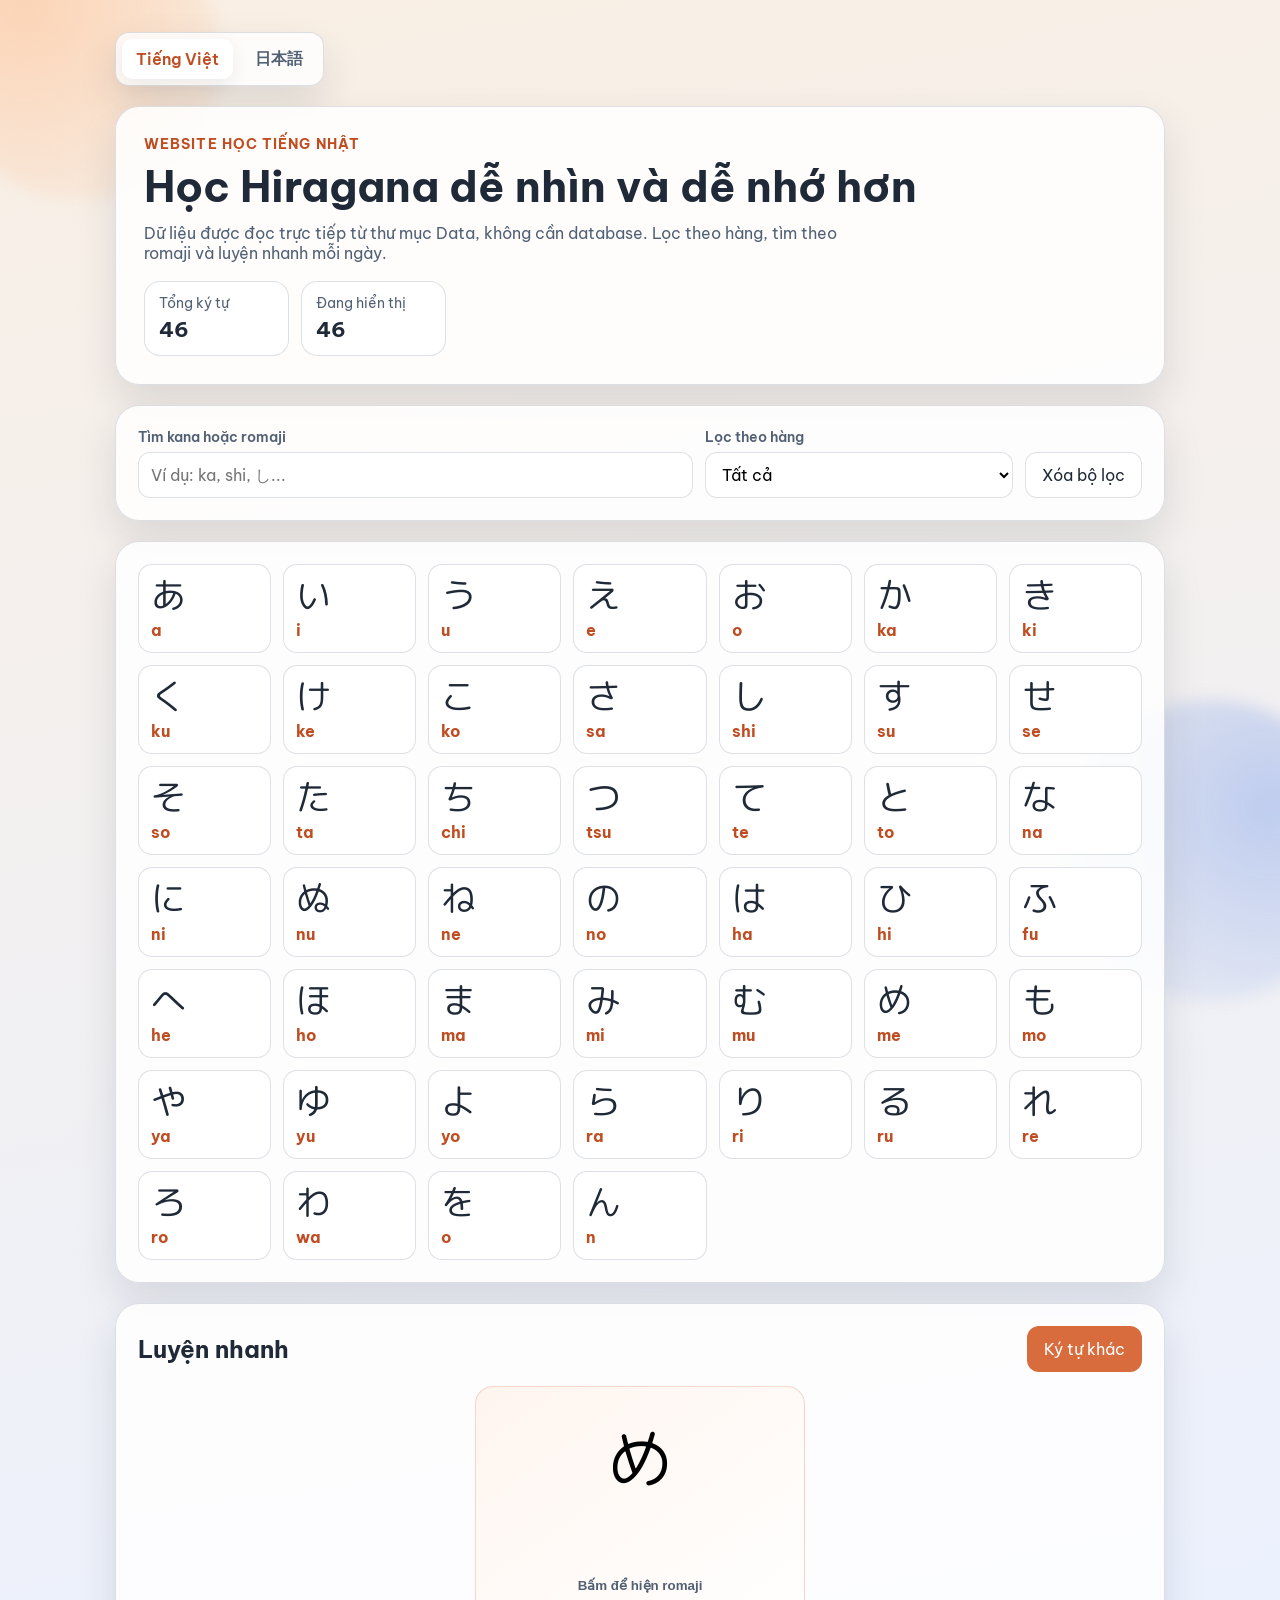
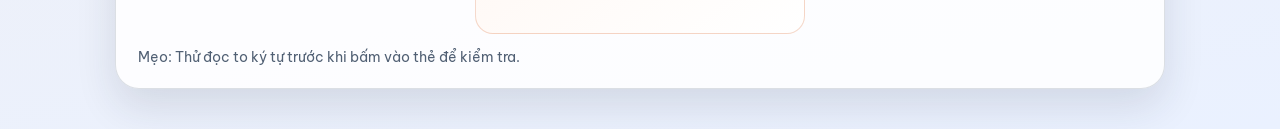
==== index.html @ 827aa5b1 "First init" ====
<!DOCTYPE html>
<html lang="vi">
<head>
    <meta charset="UTF-8">
    <meta name="viewport" content="width=device-width, initial-scale=1.0">
    <title>Hiragana Study Hub</title>
    <link rel="preconnect" href="https://fonts.googleapis.com">
    <link rel="preconnect" href="https://fonts.gstatic.com" crossorigin>
    <link href="https://fonts.googleapis.com/css2?family=Be+Vietnam+Pro:wght@400;500;600;700&family=M+PLUS+Rounded+1c:wght@500;700&display=swap" rel="stylesheet">
    <link rel="stylesheet" href="style.css">
</head>
<body>
    <div class="bg-orb orb-left"></div>
    <div class="bg-orb orb-right"></div>

    <main class="container">
        <section class="lang-switch" aria-label="Chọn ngôn ngữ">
            <button id="langViBtn" class="lang-btn is-active" type="button" data-lang="vi" aria-pressed="true">Tiếng Việt</button>
            <button id="langJaBtn" class="lang-btn" type="button" data-lang="ja" aria-pressed="false">日本語</button>
        </section>

        <header class="hero">
            <p class="kicker" data-i18n="kicker">Website học tiếng Nhật</p>
            <h1 id="heroTitle" data-i18n="heroTitle">Học Hiragana dễ nhìn và dễ nhớ hơn</h1>
            <p class="subtitle" data-i18n="heroSubtitle">
                Dữ liệu được đọc trực tiếp từ thư mục Data, không cần database.
                Lọc theo hàng, tìm theo romaji và luyện nhanh mỗi ngày.
            </p>
            <div class="stats" aria-live="polite">
                <div class="stat-card">
                    <span class="stat-label" data-i18n="totalChars">Tổng ký tự</span>
                    <strong id="totalCount">0</strong>
                </div>
                <div class="stat-card">
                    <span class="stat-label" data-i18n="showingChars">Đang hiển thị</span>
                    <strong id="visibleCount">0</strong>
                </div>
            </div>
        </header>

        <section id="controlsPanel" class="panel controls-panel" aria-label="Bộ lọc và tìm kiếm">
            <div class="input-group">
                <label for="searchInput" data-i18n="searchLabel">Tìm kana hoặc romaji</label>
                <input id="searchInput" type="text" placeholder="Ví dụ: ka, shi, し..." autocomplete="off">
            </div>
            <div class="input-group">
                <label for="rowFilter" data-i18n="rowFilterLabel">Lọc theo hàng</label>
                <select id="rowFilter">
                    <option id="rowFilterAllOption" value="all">Tất cả</option>
                </select>
            </div>
            <button id="resetBtn" class="btn btn-ghost" type="button" data-i18n="resetBtn">Xóa bộ lọc</button>
        </section>

        <section id="tablePanel" class="panel" aria-label="Bảng hiragana">
            <div id="kanaGrid" class="kana-grid"></div>
            <p id="emptyState" class="empty-state" hidden>Không tìm thấy ký tự phù hợp.</p>
        </section>

        <section id="practicePanel" class="panel practice-panel" aria-label="Luyện tập flashcard">
            <div class="practice-header">
                <h2 data-i18n="practiceTitle">Luyện nhanh</h2>
                <button id="nextCardBtn" class="btn" type="button" data-i18n="nextCardBtn">Ký tự khác</button>
            </div>
            <div class="flashcard-wrap">
                <button id="flashcard" class="flashcard" type="button" aria-live="polite" aria-label="Flashcard hiragana">
                    <span id="flashKana" class="flash-kana">...</span>
                    <span id="flashRomaji" class="flash-romaji">Bấm để hiện romaji</span>
                </button>
            </div>
            <p class="practice-tip" data-i18n="practiceTip">Mẹo: Thử đọc to ký tự trước khi bấm vào thẻ để kiểm tra.</p>
        </section>
    </main>

    <script src="script.js"></script>
</body>
</html>
---- style.css ----
:root {
	--bg-top: #f9efe4;
	--bg-bottom: #eaf1ff;
	--ink: #1f2937;
	--muted: #516074;
	--card: rgba(255, 255, 255, 0.86);
	--stroke: rgba(45, 64, 89, 0.16);
	--accent: #d96c3d;
	--accent-strong: #bf4d21;
	--accent-soft: #ffe2d5;
	--shadow: 0 18px 40px rgba(31, 41, 55, 0.12);
}

* {
	box-sizing: border-box;
}

body {
	margin: 0;
	min-height: 100vh;
	font-family: "Be Vietnam Pro", sans-serif;
	color: var(--ink);
	background: linear-gradient(170deg, var(--bg-top), var(--bg-bottom));
	position: relative;
	overflow-x: hidden;
}

.bg-orb {
	position: fixed;
	z-index: 0;
	border-radius: 50%;
	filter: blur(8px);
	pointer-events: none;
}

.orb-left {
	width: 280px;
	height: 280px;
	background: radial-gradient(circle at 30% 30%, rgba(254, 193, 149, 0.58), rgba(254, 193, 149, 0));
	top: -80px;
	left: -60px;
}

.orb-right {
	width: 300px;
	height: 300px;
	background: radial-gradient(circle at 70% 35%, rgba(121, 156, 234, 0.42), rgba(121, 156, 234, 0));
	bottom: -100px;
	right: -80px;
}

.container {
	position: relative;
	z-index: 1;
	width: min(1050px, 92vw);
	margin: 32px auto 40px;
	display: grid;
	gap: 20px;
}

.lang-switch {
	display: inline-flex;
	gap: 8px;
	padding: 6px;
	width: fit-content;
	background: rgba(255, 255, 255, 0.82);
	border: 1px solid var(--stroke);
	border-radius: 14px;
	box-shadow: var(--shadow);
}

.lang-btn {
	border: 0;
	border-radius: 10px;
	padding: 9px 14px;
	font: inherit;
	font-weight: 600;
	background: transparent;
	color: var(--muted);
	cursor: pointer;
	transition: background 0.2s ease, color 0.2s ease, transform 0.2s ease;
}

.lang-btn:hover {
	transform: translateY(-1px);
	background: rgba(255, 226, 213, 0.55);
}

.lang-btn.is-active {
	background: #ffffff;
	color: var(--accent-strong);
	box-shadow: 0 6px 18px rgba(31, 41, 55, 0.08);
}

.lang-btn:focus-visible {
	outline: 3px solid rgba(217, 108, 61, 0.22);
	outline-offset: 2px;
}

.hero {
	background: var(--card);
	border: 1px solid var(--stroke);
	border-radius: 24px;
	padding: 28px;
	box-shadow: var(--shadow);
}

.kicker {
	margin: 0;
	font-size: 0.85rem;
	text-transform: uppercase;
	letter-spacing: 0.08em;
	color: var(--accent-strong);
	font-weight: 700;
}

h1 {
	margin: 8px 0 10px;
	line-height: 1.2;
	font-size: clamp(1.8rem, 2.2vw + 1.1rem, 2.7rem);
}

.subtitle {
	margin: 0;
	max-width: 720px;
	color: var(--muted);
}

.stats {
	margin-top: 18px;
	display: flex;
	flex-wrap: wrap;
	gap: 12px;
}

.stat-card {
	background: #fff;
	border: 1px solid var(--stroke);
	border-radius: 16px;
	min-width: 145px;
	padding: 12px 14px;
}

.stat-label {
	display: block;
	color: var(--muted);
	font-size: 0.85rem;
	margin-bottom: 4px;
}

.stat-card strong {
	font-size: 1.3rem;
}

.panel {
	background: var(--card);
	border: 1px solid var(--stroke);
	border-radius: 24px;
	padding: 22px;
	box-shadow: var(--shadow);
}

.controls-panel {
	display: grid;
	grid-template-columns: 1.8fr 1fr auto;
	gap: 12px;
	align-items: end;
}

.input-group {
	display: grid;
	gap: 6px;
}

.input-group label {
	font-size: 0.88rem;
	font-weight: 600;
	color: var(--muted);
}

input,
select,
.btn {
	min-height: 46px;
	border-radius: 12px;
	border: 1px solid var(--stroke);
	font: inherit;
}

input,
select {
	padding: 0 12px;
	background: #ffffff;
}

input:focus,
select:focus,
.btn:focus-visible,
.flashcard:focus-visible {
	outline: 3px solid rgba(217, 108, 61, 0.22);
	outline-offset: 2px;
}

.btn {
	padding: 0 16px;
	background: var(--accent);
	color: #fff;
	border-color: transparent;
	cursor: pointer;
	transition: transform 0.2s ease, background 0.2s ease;
}

.btn:hover {
	background: var(--accent-strong);
	transform: translateY(-1px);
}

.btn-ghost {
	background: #fff;
	color: var(--ink);
	border-color: var(--stroke);
}

.btn-ghost:hover {
	background: #fdf7f3;
}

.kana-grid {
	display: grid;
	grid-template-columns: repeat(auto-fill, minmax(132px, 1fr));
	gap: 12px;
}

.kana-card {
	background: #ffffff;
	border: 1px solid var(--stroke);
	border-radius: 14px;
	padding: 12px;
	display: grid;
	gap: 8px;
	align-content: start;
	animation: fadeSlide 0.35s ease both;
}

.kana {
	font-family: "M PLUS Rounded 1c", sans-serif;
	font-size: 2.2rem;
	line-height: 1;
}

.romaji {
	font-weight: 700;
	color: var(--accent-strong);
}

.meta {
	color: var(--muted);
	font-size: 0.86rem;
}

.empty-state {
	margin: 10px 0 2px;
	color: var(--muted);
}

.practice-panel {
	display: grid;
	gap: 14px;
}

.practice-header {
	display: flex;
	justify-content: space-between;
	gap: 12px;
	align-items: center;
}

.practice-header h2 {
	margin: 0;
}

.flashcard-wrap {
	display: grid;
	place-items: center;
}

.flashcard {
	width: min(330px, 100%);
	aspect-ratio: 4 / 3;
	border-radius: 18px;
	border: 1px solid rgba(217, 108, 61, 0.26);
	background: linear-gradient(145deg, #fff5ef, #ffffff);
	display: grid;
	place-items: center;
	gap: 8px;
	cursor: pointer;
	transition: transform 0.22s ease, box-shadow 0.22s ease;
}

.flashcard:hover {
	transform: translateY(-2px) rotate(-0.4deg);
	box-shadow: 0 12px 24px rgba(191, 77, 33, 0.16);
}

.flash-kana {
	font-family: "M PLUS Rounded 1c", sans-serif;
	font-size: clamp(2.8rem, 5vw, 4.2rem);
	line-height: 1;
}

.flash-romaji {
	color: var(--muted);
	font-weight: 600;
}

.practice-tip {
	margin: 0;
	color: var(--muted);
	font-size: 0.9rem;
}

@keyframes fadeSlide {
	from {
		opacity: 0;
		transform: translateY(6px);
	}

	to {
		opacity: 1;
		transform: translateY(0);
	}
}

@media (max-width: 800px) {
	.lang-switch {
		width: 100%;
		justify-content: center;
	}

	.controls-panel {
		grid-template-columns: 1fr;
	}

	.container {
		width: min(1050px, 94vw);
		margin-top: 16px;
		margin-bottom: 20px;
		gap: 14px;
	}

	.hero,
	.panel {
		border-radius: 18px;
		padding: 16px;
	}

	.kana-grid {
		grid-template-columns: repeat(auto-fill, minmax(115px, 1fr));
		gap: 10px;
	}
}
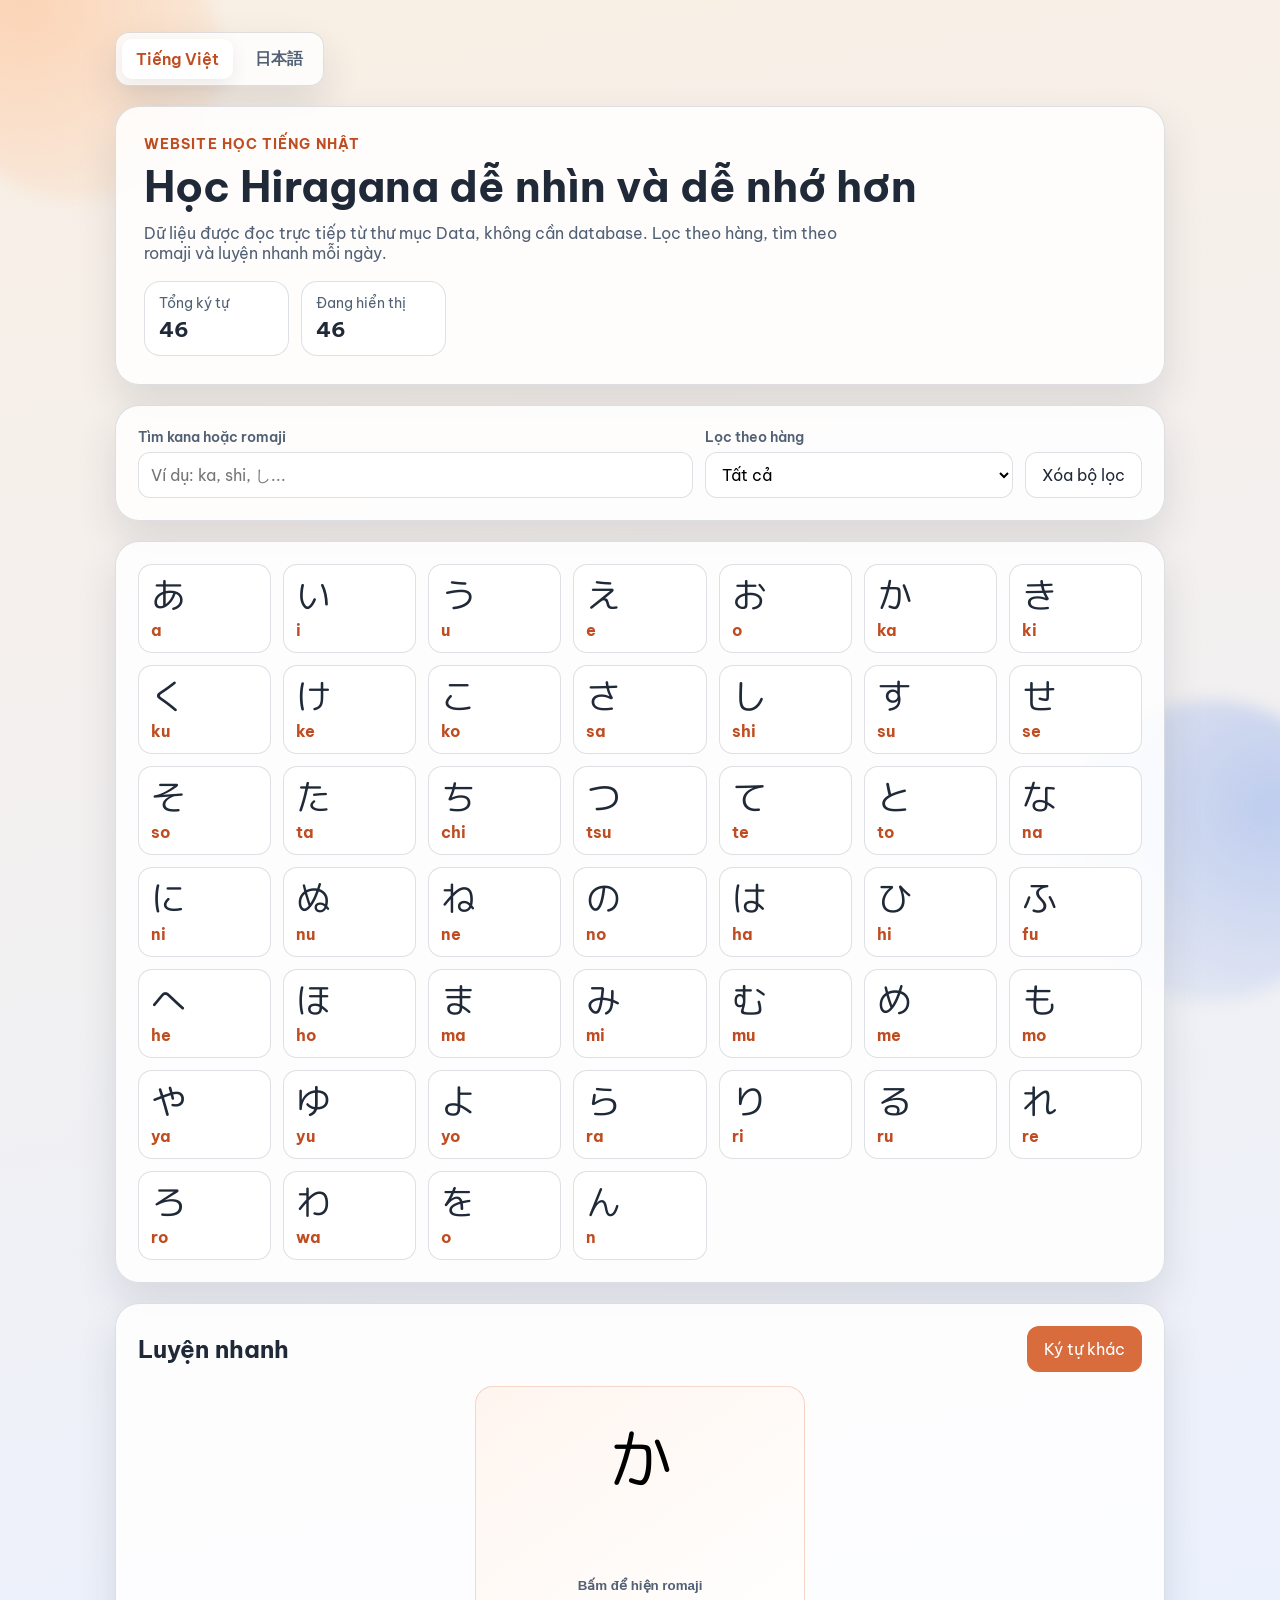
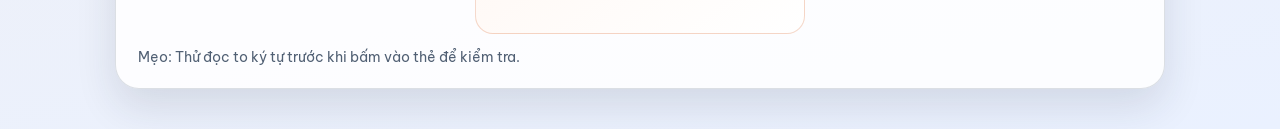
==== commit 40ed3683: "Potential fix for pull request finding Co-authored-by: Copilot Autofix powered by AI <175728472+Copi" ====
--- a/index.html
+++ b/index.html
@@ -14,7 +14,7 @@
     <div class="bg-orb orb-right"></div>
 
     <main class="container">
-        <section class="lang-switch" aria-label="Chọn ngôn ngữ">
+        <section class="lang-switch" aria-label="Language switcher" data-i18n="langSwitchAria">
             <button id="langViBtn" class="lang-btn is-active" type="button" data-lang="vi" aria-pressed="true">Tiếng Việt</button>
             <button id="langJaBtn" class="lang-btn" type="button" data-lang="ja" aria-pressed="false">日本語</button>
         </section>
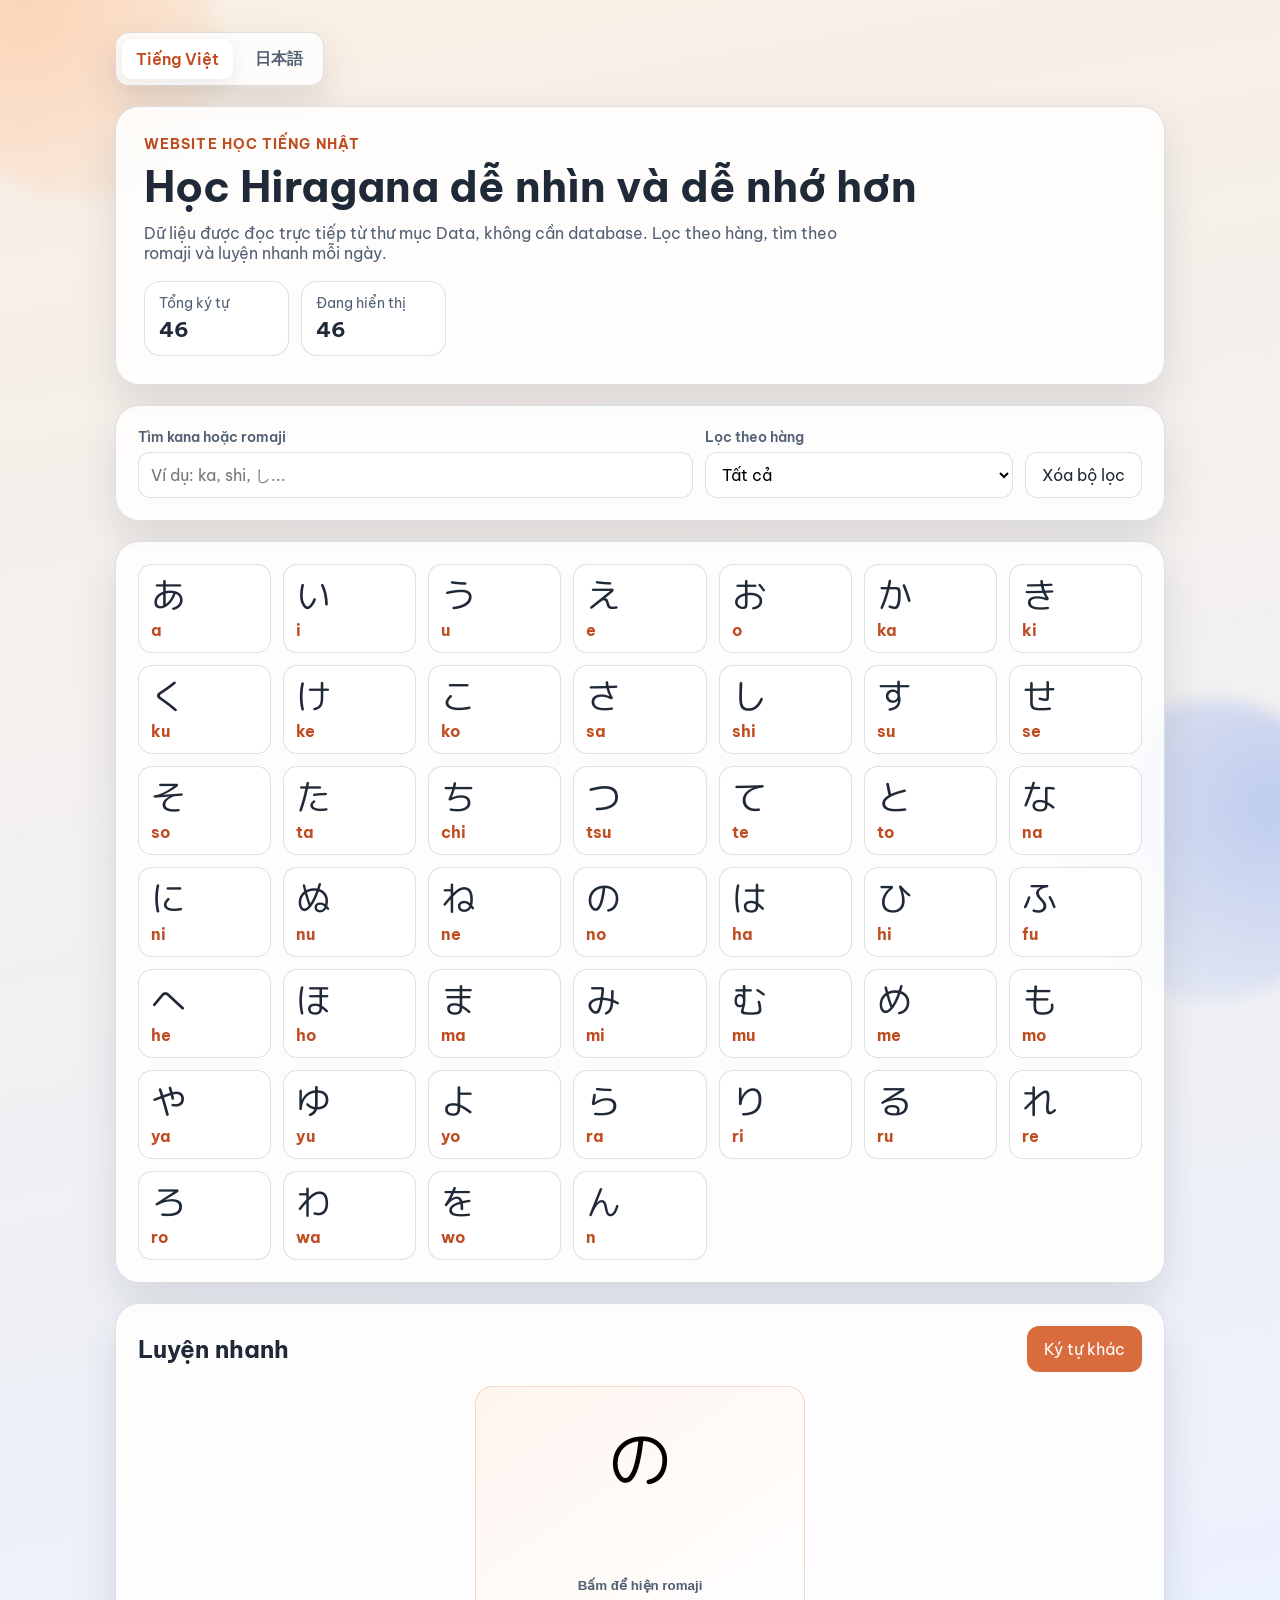
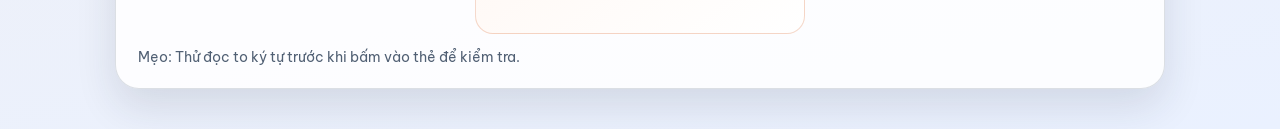
==== commit 95e673e4: "Potential fix for pull request finding Co-authored-by: Copilot Autofix powered by AI <175728472+Copi" ====
--- a/index.html
+++ b/index.html
@@ -14,7 +14,7 @@
     <div class="bg-orb orb-right"></div>
 
     <main class="container">
-        <section class="lang-switch" aria-label="Language switcher" data-i18n="langSwitchAria">
+        <section class="lang-switch" aria-label="Language switcher">
             <button id="langViBtn" class="lang-btn is-active" type="button" data-lang="vi" aria-pressed="true">Tiếng Việt</button>
             <button id="langJaBtn" class="lang-btn" type="button" data-lang="ja" aria-pressed="false">日本語</button>
         </section>
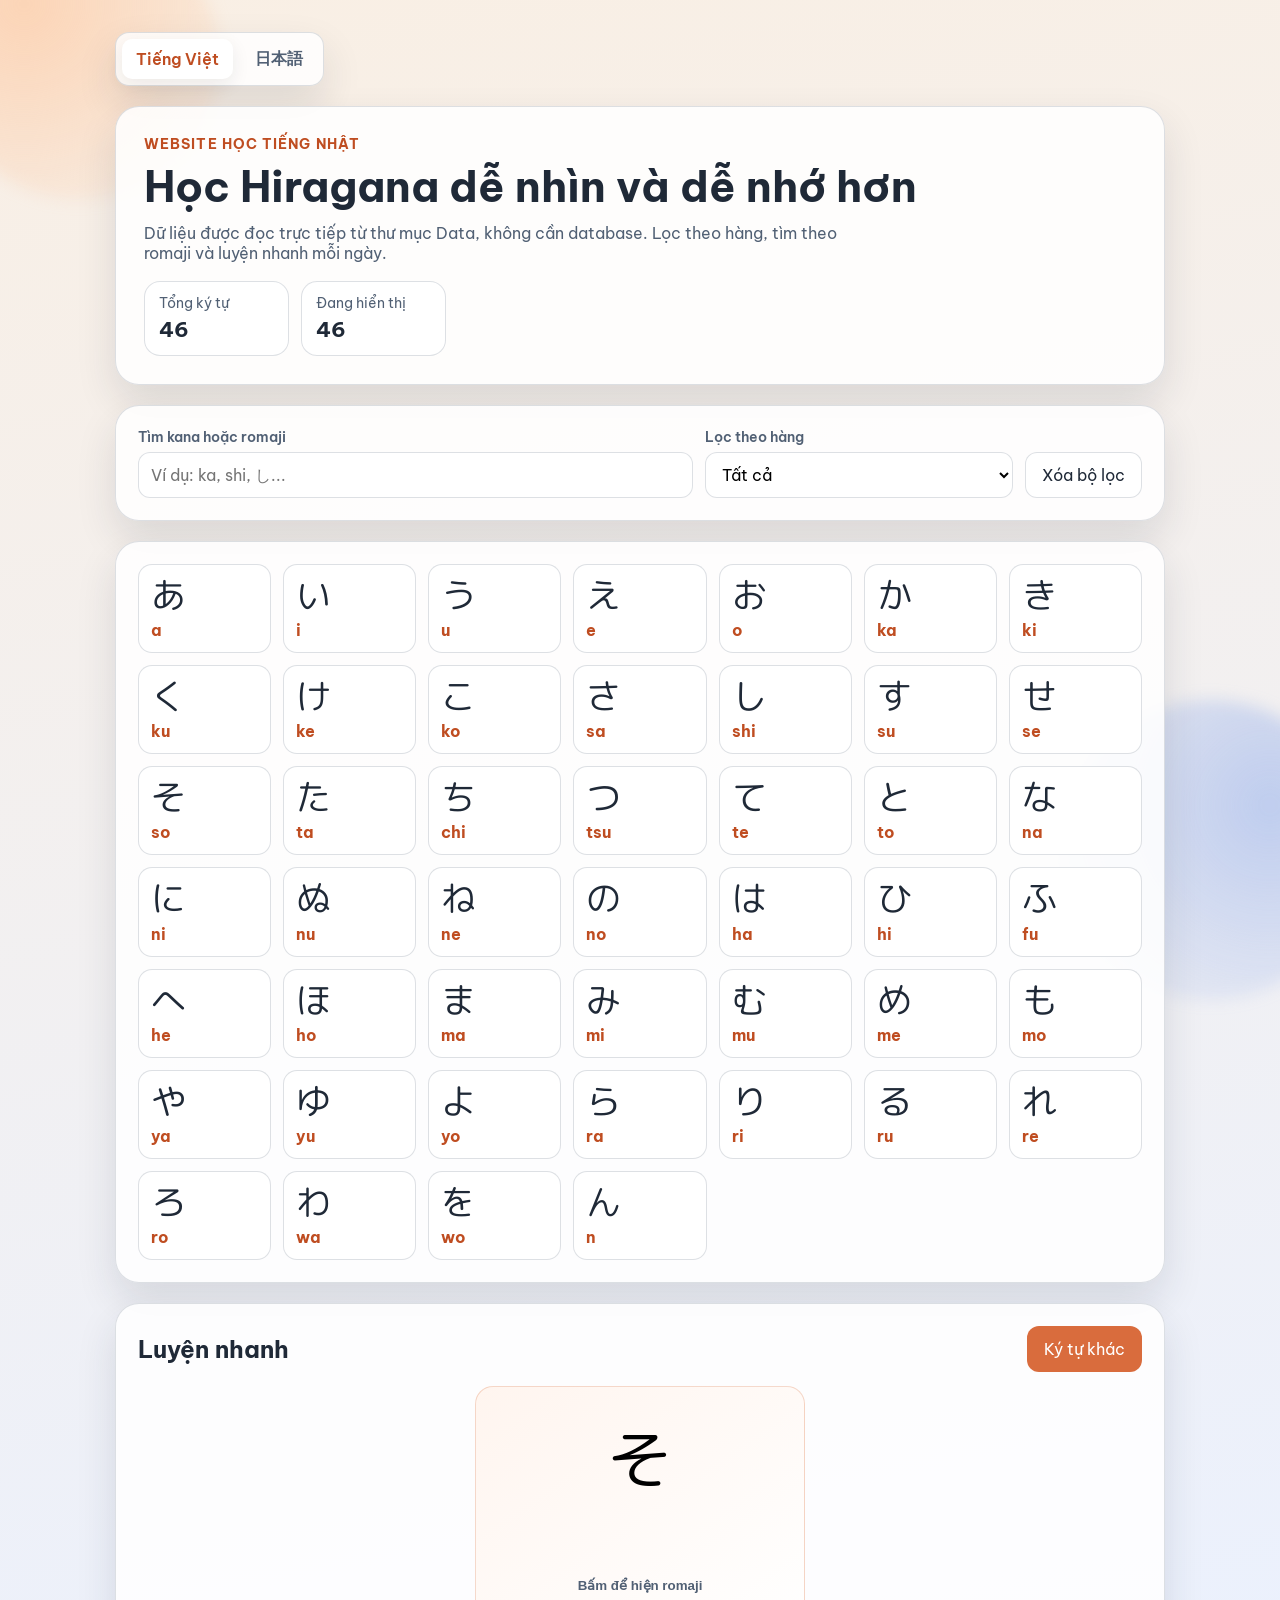
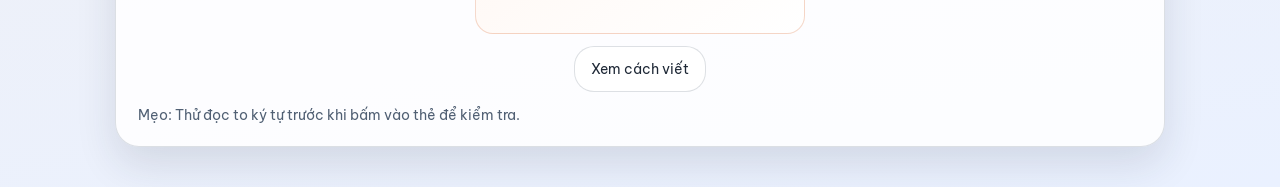
==== commit 39ea2895: "feat: add stroke order visualization modal for kana characters using kaki-jun library" ====
--- a/index.html
+++ b/index.html
@@ -8,6 +8,7 @@
     <link rel="preconnect" href="https://fonts.gstatic.com" crossorigin>
     <link href="https://fonts.googleapis.com/css2?family=Be+Vietnam+Pro:wght@400;500;600;700&family=M+PLUS+Rounded+1c:wght@500;700&display=swap" rel="stylesheet">
     <link rel="stylesheet" href="style.css">
+    <script type="module" src="https://code4fukui.github.io/kaki-jun/kaki-jun.js"></script>
 </head>
 <body>
     <div class="bg-orb orb-left"></div>
@@ -67,11 +68,26 @@
                     <span id="flashKana" class="flash-kana">...</span>
                     <span id="flashRomaji" class="flash-romaji">Bấm để hiện romaji</span>
                 </button>
+                <button id="flashStrokeBtn" class="btn btn-ghost stroke-btn" type="button" data-i18n="strokeOrderBtn">Xem cách viết</button>
             </div>
             <p class="practice-tip" data-i18n="practiceTip">Mẹo: Thử đọc to ký tự trước khi bấm vào thẻ để kiểm tra.</p>
         </section>
     </main>
 
+    <dialog id="kanaModal" class="modal" aria-label="Stroke order modal">
+        <div class="modal-content">
+            <button id="closeModalBtn" class="btn-ghost modal-close" aria-label="Close modal">&times;</button>
+            <h3 data-i18n="strokeOrderTitle" class="modal-title">Cách viết</h3>
+            <div class="kaki-wrap">
+                <kaki-jun id="modalKakiJun"></kaki-jun>
+            </div>
+            <div class="modal-details">
+                <span id="modalKana" class="kana"></span>
+                <span id="modalRomaji" class="romaji"></span>
+            </div>
+        </div>
+    </dialog>
+
     <script src="script.js"></script>
 </body>
 </html>
--- a/style.css
+++ b/style.css
@@ -331,6 +331,120 @@
 	}
 }
 
+/* Modal Styles */
+.modal {
+	border: none;
+	border-radius: 24px;
+	padding: 0;
+	background: transparent;
+	box-shadow: 0 25px 50px rgba(0,0,0,0.25);
+	backdrop-filter: blur(4px);
+}
+
+.modal::backdrop {
+	background: rgba(31, 41, 55, 0.4);
+	backdrop-filter: blur(4px);
+}
+
+.modal-content {
+	background: #ffffff;
+	border: 1px solid var(--stroke);
+	border-radius: 24px;
+	padding: 32px;
+	width: min(400px, 90vw);
+	text-align: center;
+	position: relative;
+	display: grid;
+	gap: 16px;
+}
+
+.modal-close {
+	position: absolute;
+	top: 16px;
+	right: 16px;
+	width: 36px;
+	height: 36px;
+	border-radius: 50%;
+	display: grid;
+	place-items: center;
+	padding: 0;
+	font-size: 1.5rem;
+	line-height: 1;
+	color: var(--muted);
+	border: none;
+	background: #f3f4f6;
+	cursor: pointer;
+	transition: background 0.2s, color 0.2s;
+}
+
+.modal-close:hover {
+	background: #e5e7eb;
+	color: var(--ink);
+}
+
+.modal-title {
+	margin: 0;
+	font-size: 1.25rem;
+	color: var(--muted);
+}
+
+.kaki-wrap {
+	display: flex;
+	justify-content: center;
+	align-items: center;
+	background: #f9fafb;
+	border-radius: 16px;
+	padding: 20px;
+	border: 2px dashed #e5e7eb;
+}
+
+.kaki-wrap kaki-jun {
+	font-size: 120px;
+}
+
+.modal-details {
+	display: flex;
+	flex-direction: column;
+	gap: 4px;
+}
+
+.modal-details .kana {
+	font-size: 2.5rem;
+	color: var(--ink);
+}
+
+.modal-details .romaji {
+	font-size: 1.25rem;
+	color: var(--accent-strong);
+	text-transform: uppercase;
+	letter-spacing: 2px;
+}
+
+.stroke-btn {
+	margin-top: 12px;
+	font-size: 0.9rem;
+	padding: 8px 16px;
+	border-radius: 20px;
+}
+
+.kana-card {
+	background: #ffffff;
+	border: 1px solid var(--stroke);
+	border-radius: 14px;
+	padding: 12px;
+	display: grid;
+	gap: 8px;
+	align-content: start;
+	animation: fadeSlide 0.35s ease both;
+	cursor: pointer;
+	transition: transform 0.2s, box-shadow 0.2s;
+}
+
+.kana-card:hover {
+	transform: translateY(-2px);
+	box-shadow: 0 8px 20px rgba(31, 41, 55, 0.08);
+}
+
 @media (max-width: 800px) {
 	.lang-switch {
 		width: 100%;
@@ -358,4 +472,8 @@
 		grid-template-columns: repeat(auto-fill, minmax(115px, 1fr));
 		gap: 10px;
 	}
-}
+	
+	.kaki-wrap kaki-jun {
+		font-size: 90px;
+	}
+}
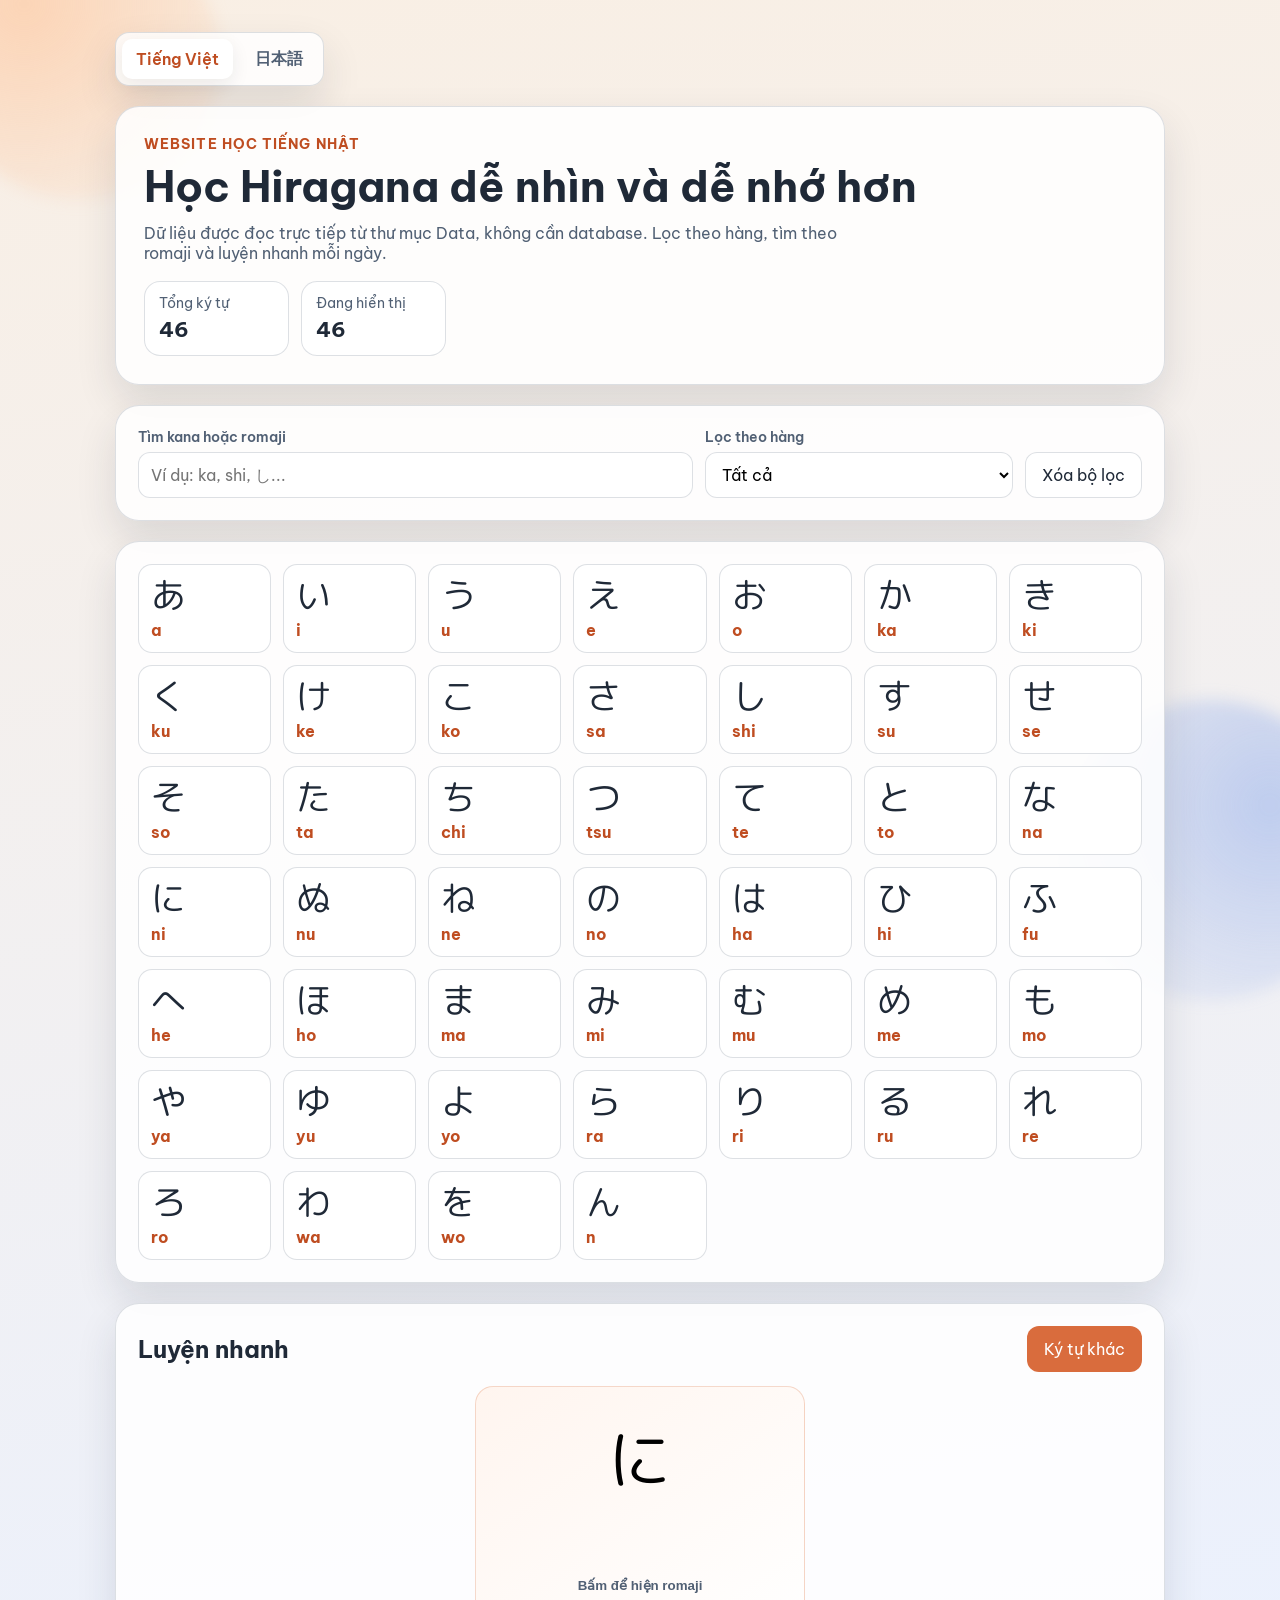
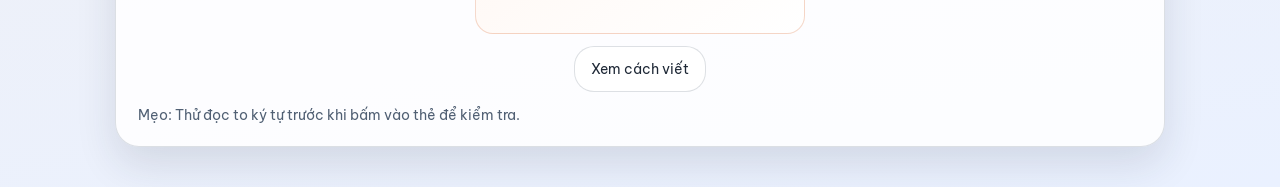
==== commit 4910ed1c: "feat: replace kaki-jun component with dynamic KanjiVG SVG stroke animations" ====
--- a/index.html
+++ b/index.html
@@ -8,7 +8,6 @@
     <link rel="preconnect" href="https://fonts.gstatic.com" crossorigin>
     <link href="https://fonts.googleapis.com/css2?family=Be+Vietnam+Pro:wght@400;500;600;700&family=M+PLUS+Rounded+1c:wght@500;700&display=swap" rel="stylesheet">
     <link rel="stylesheet" href="style.css">
-    <script type="module" src="https://code4fukui.github.io/kaki-jun/kaki-jun.js"></script>
 </head>
 <body>
     <div class="bg-orb orb-left"></div>
@@ -79,7 +78,7 @@
             <button id="closeModalBtn" class="btn-ghost modal-close" aria-label="Close modal">&times;</button>
             <h3 data-i18n="strokeOrderTitle" class="modal-title">Cách viết</h3>
             <div class="kaki-wrap">
-                <kaki-jun id="modalKakiJun"></kaki-jun>
+                <div id="modalKakiJun"></div>
             </div>
             <div class="modal-details">
                 <span id="modalKana" class="kana"></span>
--- a/style.css
+++ b/style.css
@@ -398,8 +398,15 @@
 	border: 2px dashed #e5e7eb;
 }
 
-.kaki-wrap kaki-jun {
-	font-size: 120px;
+.kaki-wrap svg {
+	width: 120px;
+	height: 120px;
+}
+
+@keyframes drawStroke {
+	to {
+		stroke-dashoffset: 0;
+	}
 }
 
 .modal-details {
@@ -473,7 +480,8 @@
 		gap: 10px;
 	}
 	
-	.kaki-wrap kaki-jun {
-		font-size: 90px;
-	}
-}
+	.kaki-wrap svg {
+		width: 90px;
+		height: 90px;
+	}
+}
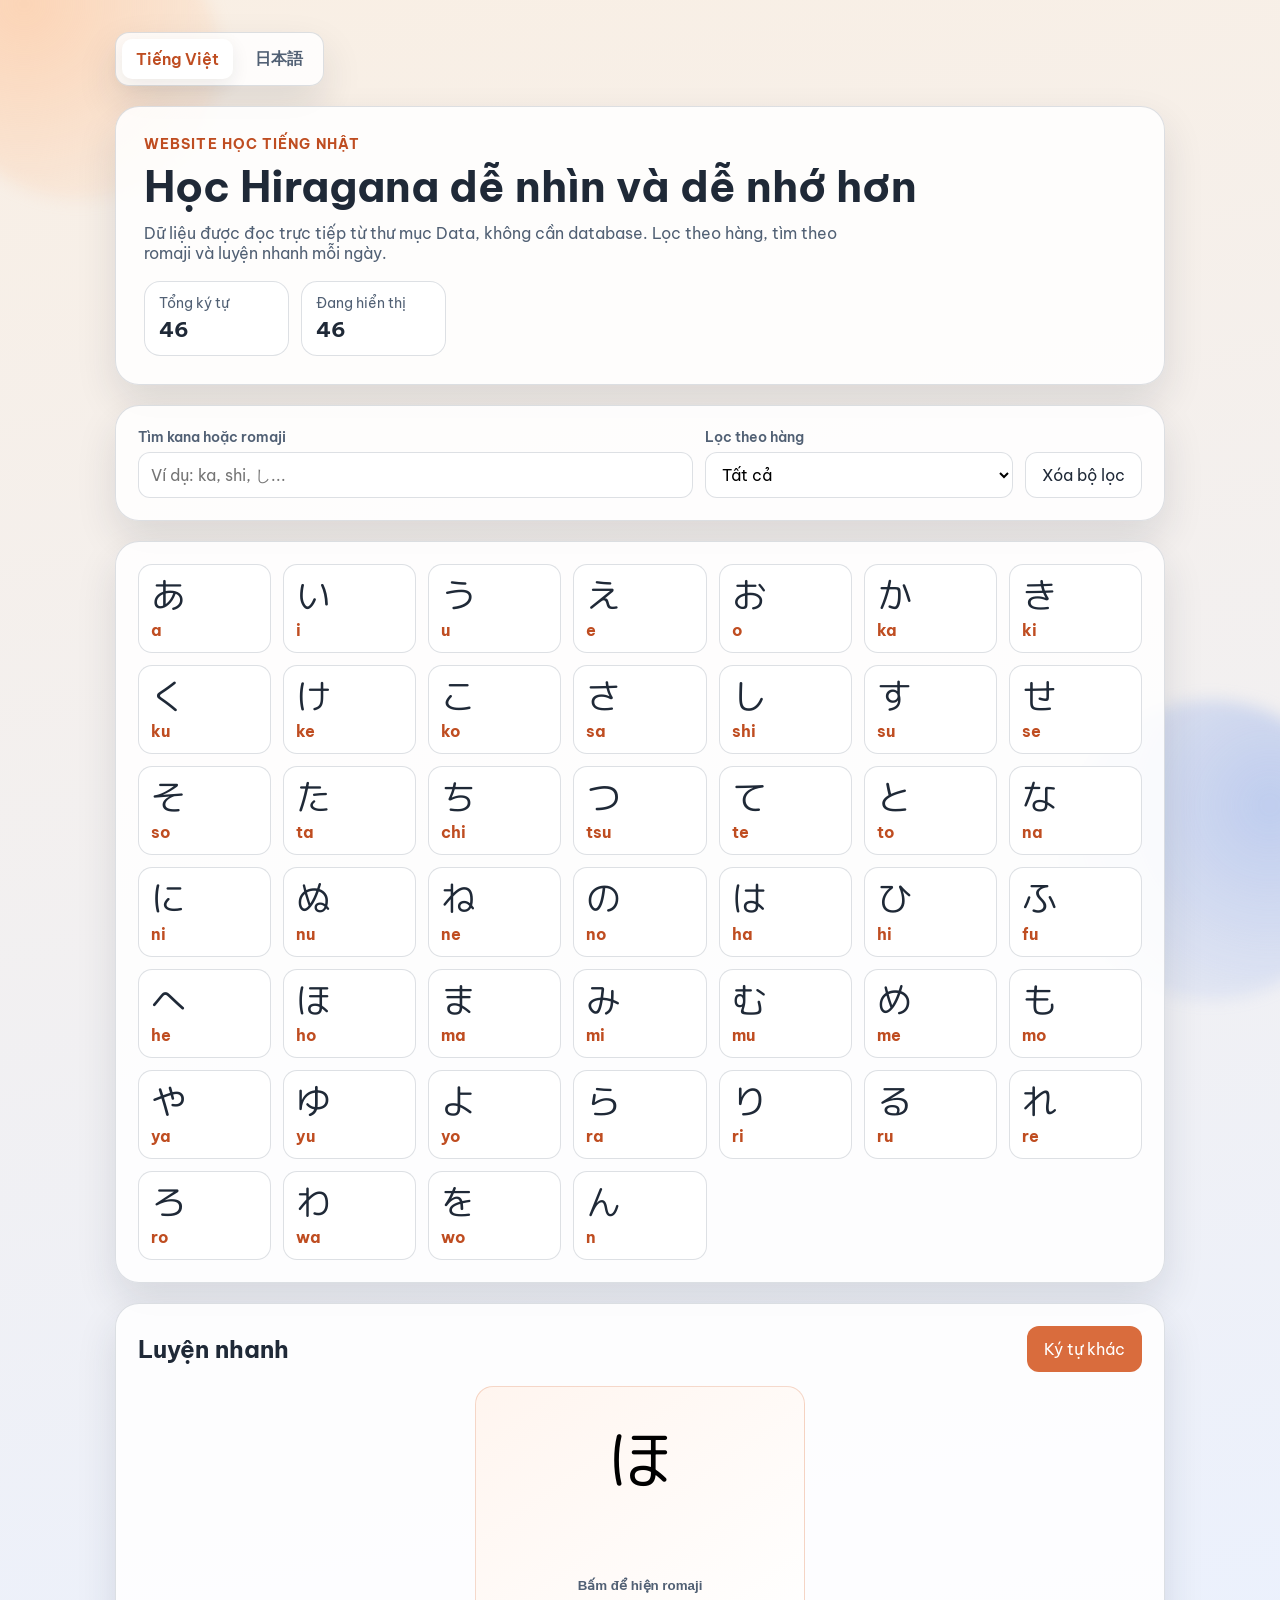
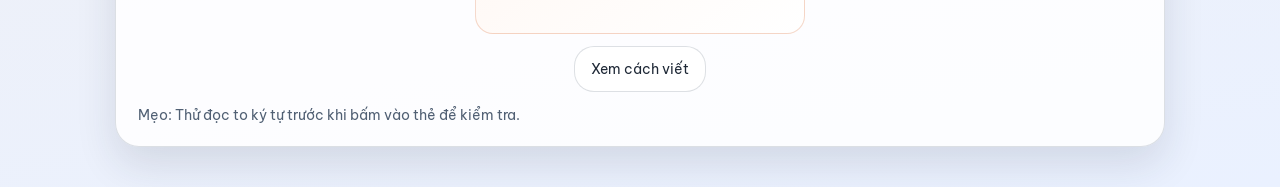
==== commit 8807606a: "feat: add replay button to stroke order modal with animation restart functionality" ====
--- a/index.html
+++ b/index.html
@@ -84,6 +84,10 @@
                 <span id="modalKana" class="kana"></span>
                 <span id="modalRomaji" class="romaji"></span>
             </div>
+            <button id="replayStrokeBtn" class="btn-ghost" type="button" style="border-radius: 20px; font-size: 0.95rem; padding: 8px 20px; margin: 0 auto; display: inline-flex; align-items: center; justify-content: center;">
+                <svg width="18" height="18" viewBox="0 0 24 24" fill="none" stroke="currentColor" stroke-width="2" stroke-linecap="round" stroke-linejoin="round" style="margin-right: 6px;"><path d="M21 2v6h-6"></path><path d="M3 12a9 9 0 1 0 9-9 9.75 9.75 0 0 0-6.74 2.74L3 8"></path></svg>
+                <span data-i18n="replayStrokeBtn">Phát lại</span>
+            </button>
         </div>
     </dialog>
 
